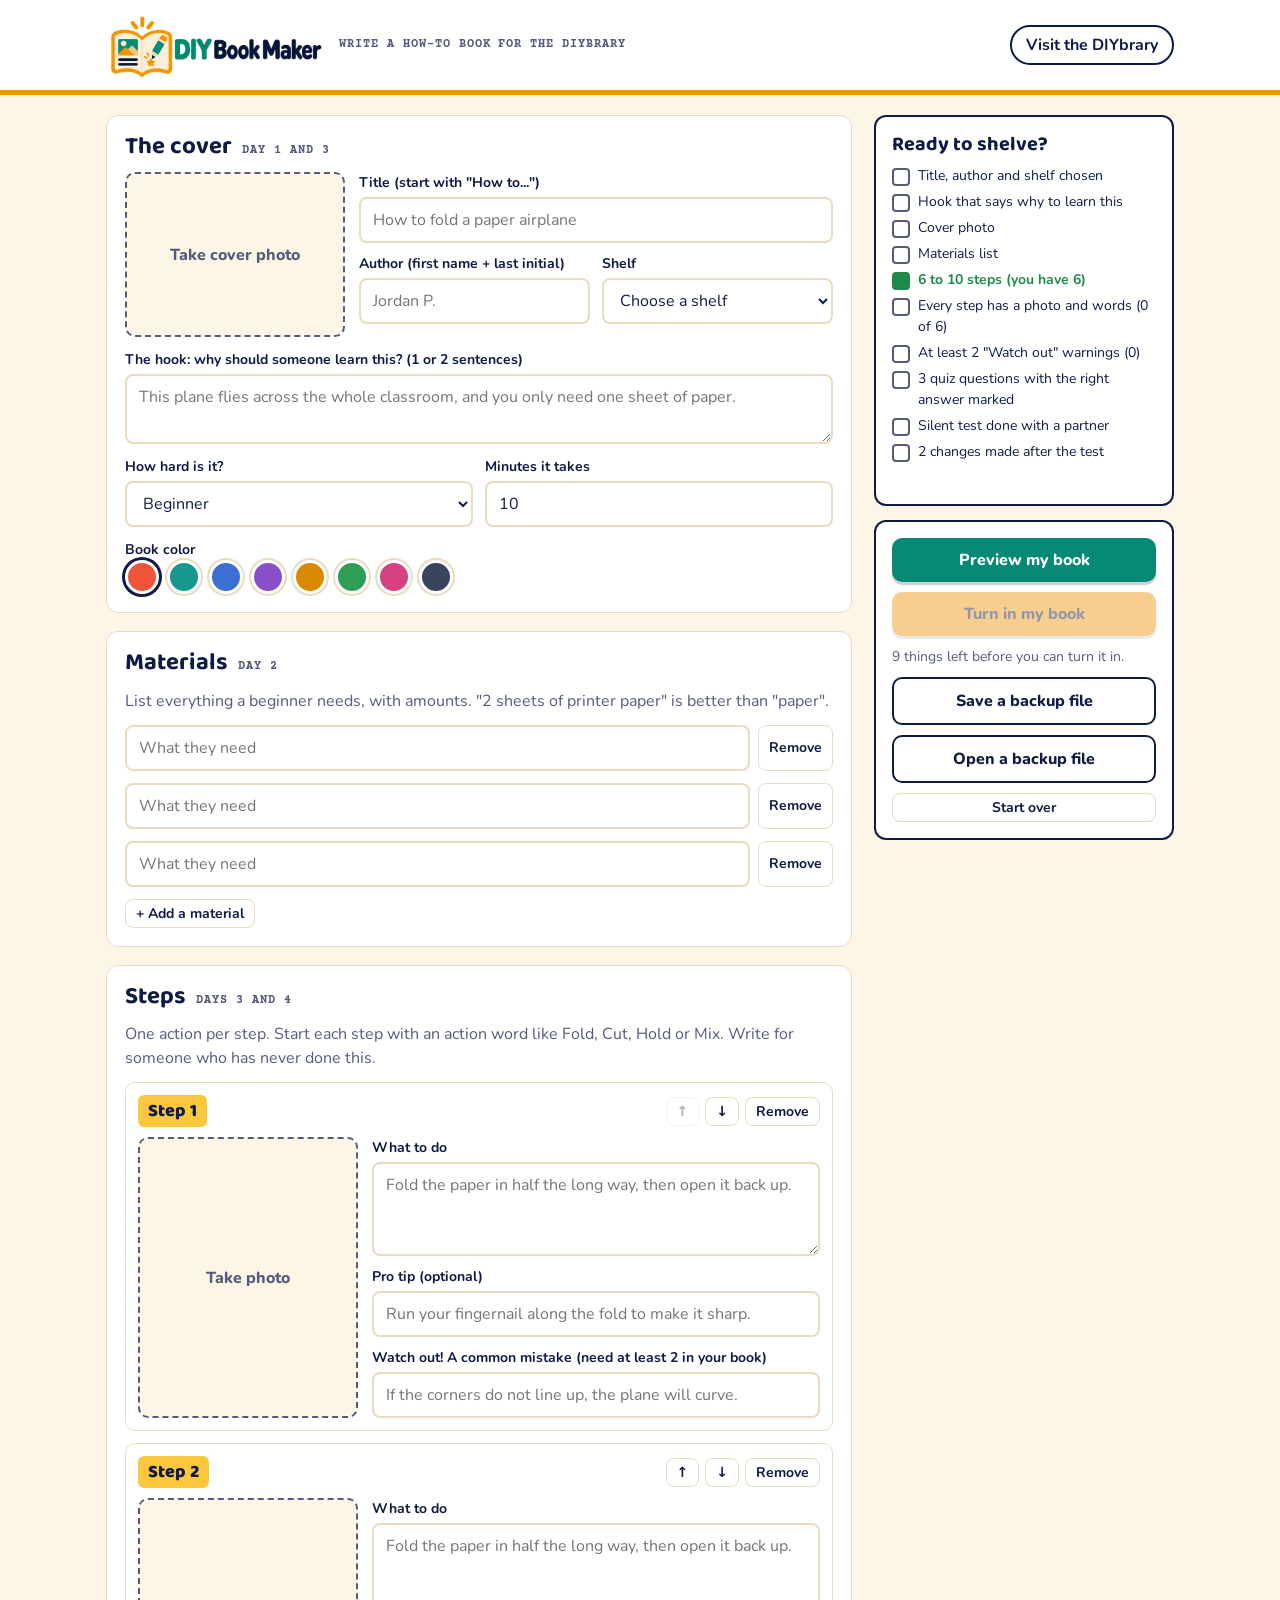
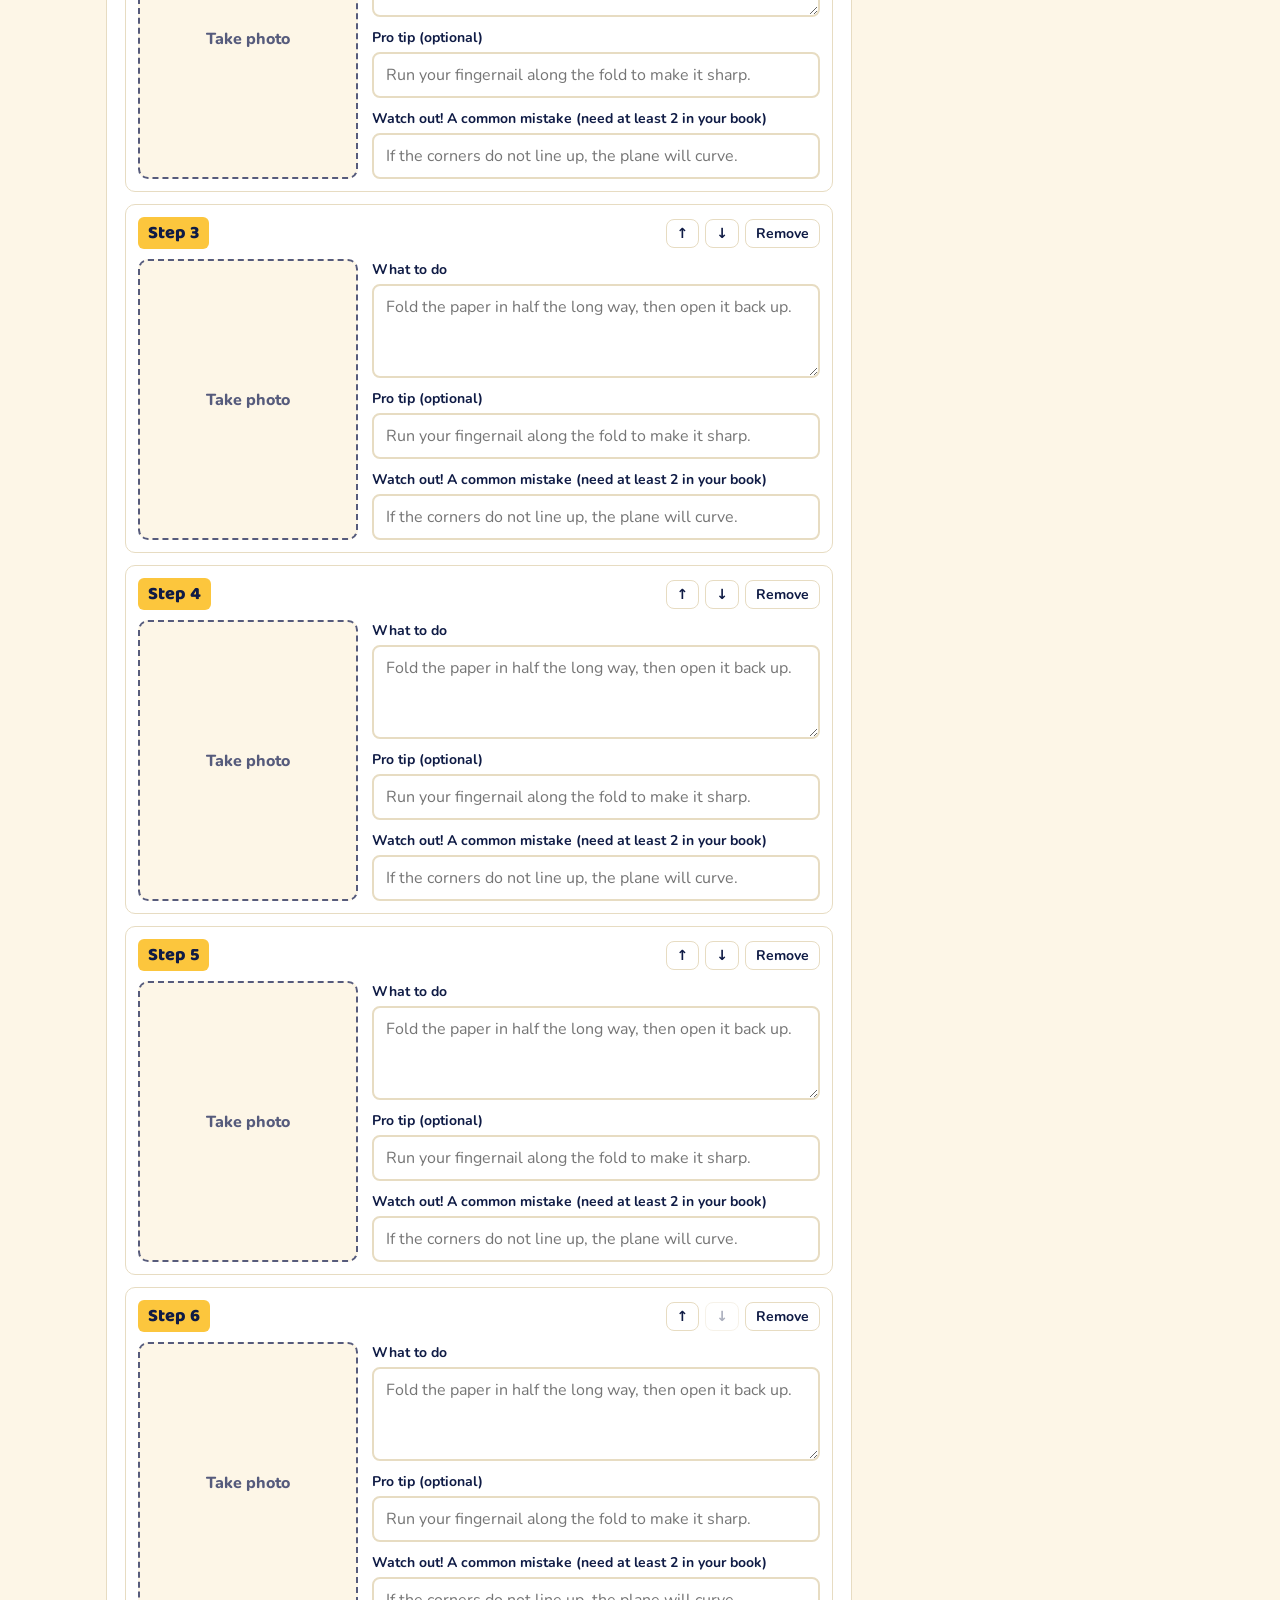
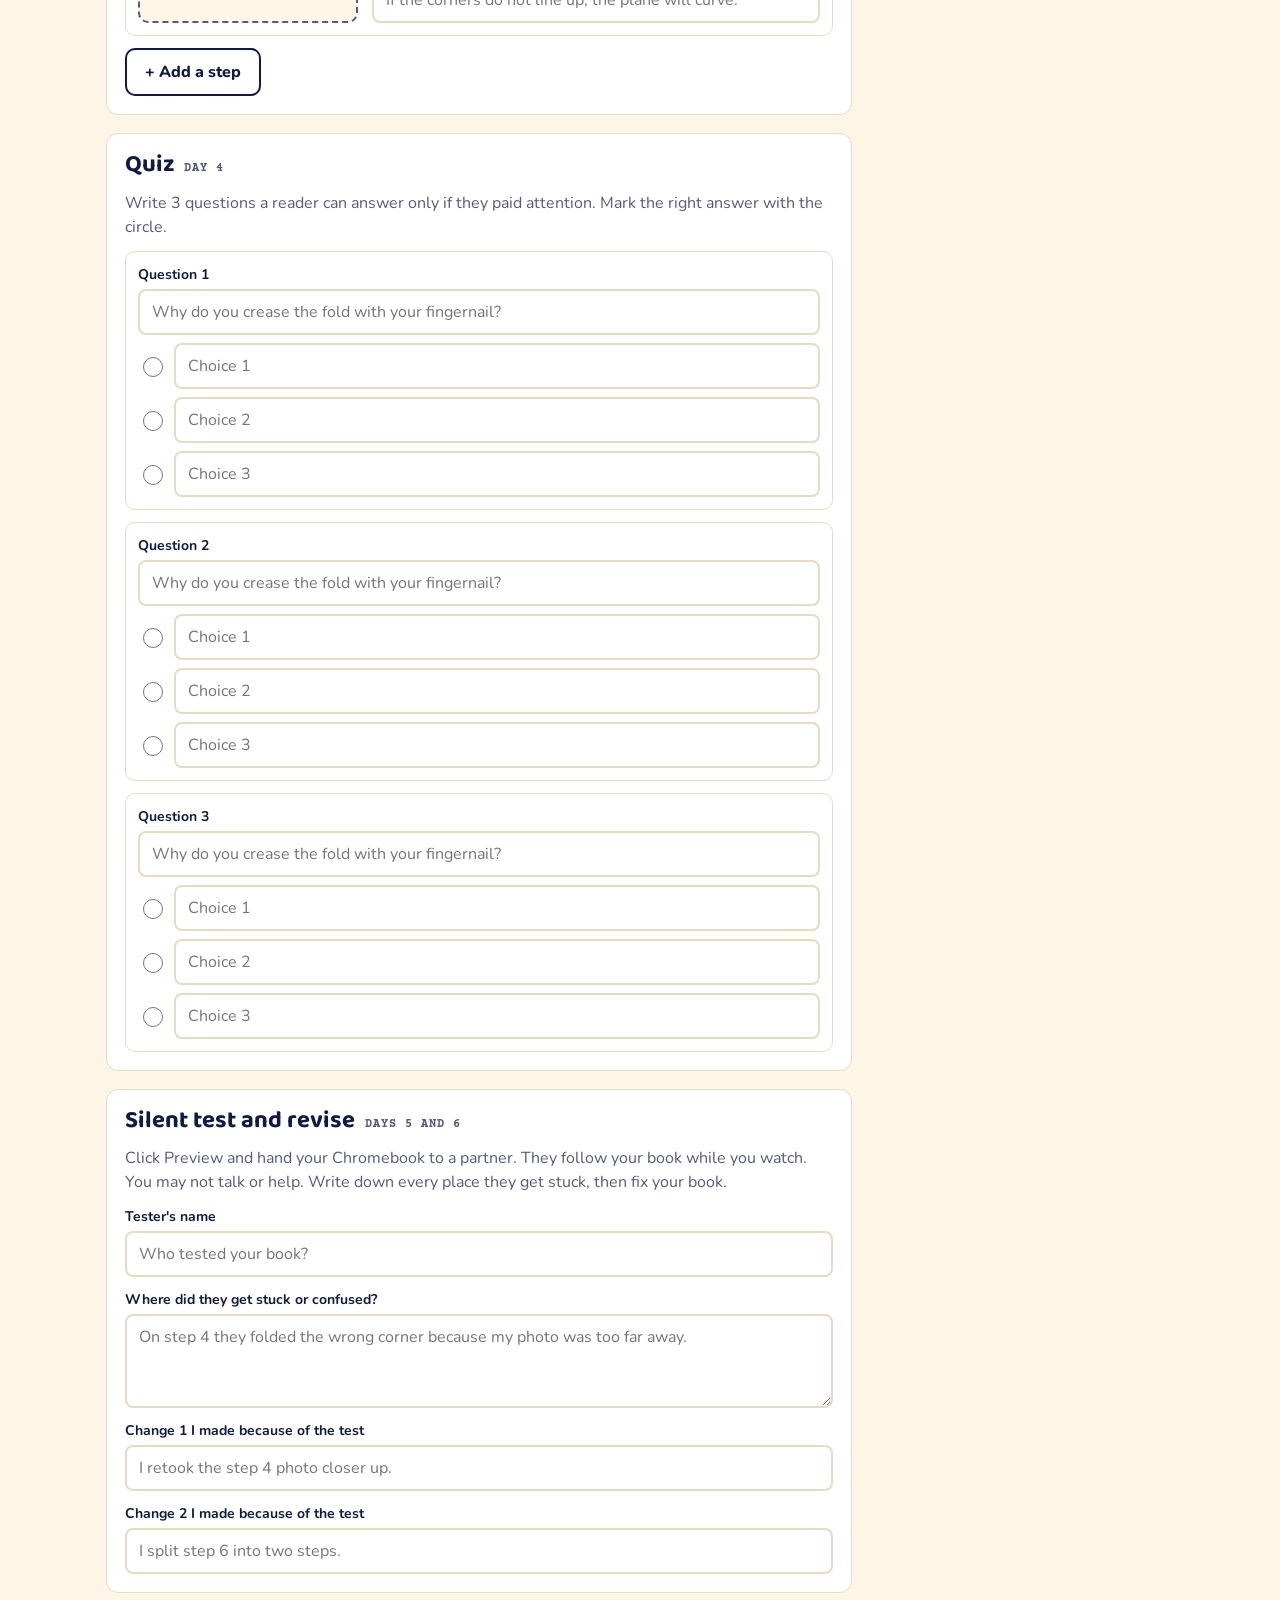
==== GitHubUpload/maker.html @ b8a9f9ee "Add files via upload" ====
<!doctype html>
<html lang="en">
<head>
<meta charset="utf-8">
<meta name="viewport" content="width=device-width,initial-scale=1">
<link rel="icon" href="icon.png">
<title>DIY Book Maker</title>
<link rel="stylesheet" href="https://fonts.googleapis.com/css2?family=Baloo+2:wght@600;800&family=Courier+Prime:wght@400;700&family=Nunito:wght@400;600;700;800&display=swap">
<link rel="stylesheet" href="diy.css?v=2">
<style>
.cols{display:grid;grid-template-columns:minmax(0,1fr) 300px;gap:22px;align-items:start;padding-block:20px 40px}
@media (max-width:860px){.cols{grid-template-columns:minmax(0,1fr)}}
.sec{background:var(--card);border:1px solid var(--line);border-radius:12px;padding:18px;display:flex;flex-direction:column;gap:12px;margin-bottom:18px}
.sec>h2{font-size:24px;display:flex;gap:10px;align-items:baseline;flex-wrap:wrap}
.sec>h2 small{font:700 12px var(--type);color:var(--muted);text-transform:uppercase;letter-spacing:.08em}
.sec p{margin:0;color:var(--muted)}
label{display:flex;flex-direction:column;gap:4px;font-weight:700;font-size:14px}
input[type=text],input[type=number],textarea,select{padding:9px 12px;border:2px solid var(--line);border-radius:8px;background:#fff;font-weight:400;font-size:16px;width:100%}
textarea{resize:vertical}
.grid2{display:grid;grid-template-columns:repeat(auto-fit,minmax(180px,1fr));gap:12px}
.coverrow,.steprow{display:flex;gap:14px;flex-wrap:wrap}
.photo{width:220px;max-width:100%;aspect-ratio:4/3;border:2px dashed var(--muted);border-radius:10px;background:var(--paper);cursor:pointer;padding:0;overflow:hidden;font-weight:800;color:var(--muted);flex:none}
.photo img{width:100%;height:100%;object-fit:cover;display:block}
.fields{flex:1;min-width:220px;display:flex;flex-direction:column;gap:10px}
.swatches{display:flex;gap:8px;flex-wrap:wrap}
.swatches button{width:34px;height:34px;border-radius:50%;border:3px solid #fff;box-shadow:0 0 0 2px var(--line);cursor:pointer;background:var(--c)}
.swatches button.on{box-shadow:0 0 0 3px var(--ink)}
.matrow{display:flex;gap:8px}
.step{border:1.5px solid var(--line);border-radius:10px;padding:12px;display:flex;flex-direction:column;gap:10px}
.stephead{display:flex;gap:6px;align-items:center}
.num{font:800 18px var(--display);background:var(--mark);border-radius:6px;padding:2px 10px}
.hint{font-size:13px;color:#8a5a00;background:#fff1c2;border-radius:6px;padding:4px 8px;margin:0}
.qbox{border:1.5px solid var(--line);border-radius:10px;padding:12px;display:flex;flex-direction:column;gap:8px}
.choice{display:flex;gap:8px;align-items:center}
.choice input[type=radio]{width:20px;height:20px;flex:none}
aside{position:sticky;top:12px;display:flex;flex-direction:column;gap:14px}
@media (max-width:860px){aside{position:static}}
.panel{background:var(--card);border:2px solid var(--ink);border-radius:12px;padding:16px;display:flex;flex-direction:column;gap:10px}
.panel h2{font-size:20px}
.todo{list-style:none;margin:0;padding:0;display:flex;flex-direction:column;gap:5px;font-size:14px}
.todo li{display:flex;gap:8px;align-items:flex-start}
.todo li::before{content:"";width:14px;height:14px;border:2px solid var(--muted);border-radius:4px;flex:none;margin-top:3px}
.todo li.ok{color:var(--good);font-weight:700}
.todo li.ok::before{background:var(--good);border-color:var(--good)}
.saved{font:700 12px var(--type);color:var(--muted);text-transform:uppercase;letter-spacing:.08em;min-height:16px}
#cam{position:fixed;inset:0;background:rgba(20,25,48,.9);z-index:60;display:flex;align-items:center;justify-content:center;padding:12px}
.cambox{background:var(--card);border-radius:14px;padding:16px;width:min(680px,100%);display:flex;flex-direction:column;gap:12px}
.cambox video,.cambox img{width:100%;aspect-ratio:4/3;object-fit:cover;background:#000;border-radius:10px;display:block}
.camrow{display:flex;gap:10px;flex-wrap:wrap;align-items:center}
</style>
</head>
<body>
<header class="top"><div class="wrap">
  <a class="brand" href="index.html"><img src="logo-maker.png" alt="DIY Book Maker" onerror="this.outerHTML='<span class=word><b>DIY</b> Book Maker</span>'"><small>Write a how-to book for the DIYbrary</small></a>
  <span class="sp"></span>
  <nav class="nav"><a href="index.html">Visit the DIYbrary</a></nav>
</div></header>

<main class="wrap"><div class="cols">
  <div id="form"></div>
  <aside>
    <div class="panel">
      <h2>Ready to shelve?</h2>
      <ul class="todo" id="todo"></ul>
      <div class="saved" id="saved" aria-live="polite"></div>
    </div>
    <div class="panel">
      <button class="btn teal" data-act="preview">Preview my book</button>
      <button class="btn" data-act="turnin" id="turnin">Turn in my book</button>
      <p id="turnmsg" style="margin:0;font-size:14px;color:var(--muted)"></p>
      <button class="btn alt" data-act="backup">Save a backup file</button>
      <button class="btn alt" data-act="openfile">Open a backup file</button>
      <button class="mini" data-act="startover">Start over</button>
      <input type="file" id="filein" accept=".diybook,.json,application/json" hidden>
    </div>
  </aside>
</div></main>

<div id="cam" hidden role="dialog" aria-modal="true" aria-label="Take a photo">
  <div class="cambox">
    <video id="camvid" playsinline muted></video>
    <img id="camshot" alt="Your photo" hidden>
    <p id="cammsg" style="margin:0;color:var(--bad);font-weight:700"></p>
    <div class="camrow" id="camlive"><button class="btn" id="camsnap">Snap photo</button><button class="btn alt" id="camflip">Switch camera</button><button class="btn alt" id="camup">Upload a photo instead</button><span class="sp"></span><button class="mini" id="camx">Cancel</button></div>
    <div class="camrow" id="camdone" hidden><button class="btn" id="camuse">Use this photo</button><button class="btn alt" id="camre">Retake</button></div>
    <p style="margin:0;font-size:14px;color:var(--muted)">Get close. Show your hands doing the step. Use a plain background. No faces needed.</p>
    <input type="file" id="camfile" accept="image/*" hidden>
  </div>
</div>

<script src="diy.js?v=2"></script>
<script>
const { CATS, COLORS, DIFF, esc, slug, clean } = DIY;
const $ = s => document.querySelector(s);
const blankStep = () => ({ img: '', text: '', tip: '', warn: '' });
const blank = () => ({ title: '', author: '', cat: '', hook: '', diff: 1, mins: 10, color: COLORS[0], cover: '', materials: ['', '', ''],
  steps: [1, 2, 3, 4, 5, 6].map(blankStep), quiz: [0, 1, 2].map(() => ({ q: '', choices: ['', '', ''], answer: -1 })), test: { tester: '', stuck: '', changes: ['', ''] } });
let D = blank();

/* ---------- saving (IndexedDB, on this Chromebook) ---------- */
let dbp = null;
function db() { return dbp || (dbp = new Promise((res, rej) => { const r = indexedDB.open('diybrary-maker', 1); r.onupgradeneeded = () => r.result.createObjectStore('kv'); r.onsuccess = () => res(r.result); r.onerror = () => rej(r.error); })); }
async function dbGet(k) { const d = await db(); return new Promise((res, rej) => { const r = d.transaction('kv').objectStore('kv').get(k); r.onsuccess = () => res(r.result); r.onerror = () => rej(r.error); }); }
async function dbSet(k, v) { const d = await db(); return new Promise((res, rej) => { const t = d.transaction('kv', 'readwrite'); t.objectStore('kv').put(v, k); t.oncomplete = res; t.onerror = () => rej(t.error); }); }
let saveT = null;
function save() {
  $('#saved').textContent = 'Saving...';
  clearTimeout(saveT);
  saveT = setTimeout(async () => { try { await dbSet('draft', D); $('#saved').textContent = 'Saved on this Chromebook'; } catch (e) { $('#saved').textContent = 'Could not save here. Save a backup file!'; } }, 500);
}
function adopt(raw) { const c = clean(raw); c.test = c.test || { tester: '', stuck: '', changes: ['', ''] }; while (c.materials.length < 1) c.materials.push(''); while (c.steps.length < 1) c.steps.push(blankStep()); delete c.thumb; return c; }

/* ---------- checklist ---------- */
const WEAK = ['i', 'you', 'then', 'next', 'after', 'first', 'now', 'so', 'and', 'the', 'we', 'your', 'once', 'when', 'finally', 'lastly', 'second', 'third'];
const weakStart = t => { const w = (t.trim().split(/[\s,]+/)[0] || '').toLowerCase(); return w && WEAK.includes(w); };
function checks() {
  const s = D.steps, f = v => v.trim().length > 0;
  return [
    { ok: f(D.title) && f(D.author) && !!D.cat, text: 'Title, author and shelf chosen' },
    { ok: D.hook.trim().length >= 20, text: 'Hook that says why to learn this' },
    { ok: !!D.cover, text: 'Cover photo' },
    { ok: D.materials.filter(f).length >= 1, text: 'Materials list' },
    { ok: s.length >= 6 && s.length <= 10, text: `6 to 10 steps (you have ${s.length})` },
    { ok: s.every(x => x.img && f(x.text)), text: `Every step has a photo and words (${s.filter(x => x.img && f(x.text)).length} of ${s.length})` },
    { ok: s.filter(x => f(x.warn)).length >= 2, text: `At least 2 "Watch out" warnings (${s.filter(x => f(x.warn)).length})` },
    { ok: D.quiz.every(q => f(q.q) && q.choices.every(f) && q.answer >= 0), text: '3 quiz questions with the right answer marked' },
    { ok: f(D.test.tester) && f(D.test.stuck), text: 'Silent test done with a partner' },
    { ok: D.test.changes.every(f), text: '2 changes made after the test' }
  ];
}
function drawTodo() {
  const c = checks(), left = c.filter(x => !x.ok).length;
  $('#todo').innerHTML = c.map(x => `<li class="${x.ok ? 'ok' : ''}">${esc(x.text)}</li>`).join('');
  $('#turnin').disabled = left > 0;
  $('#turnmsg').textContent = left ? `${left} thing${left === 1 ? '' : 's'} left before you can turn it in.` : 'Everything is checked. Turn it in!';
}

/* ---------- the form ---------- */
const ta = (p, v, max, rows, ph) => `<textarea data-p="${p}" maxlength="${max}" rows="${rows}" placeholder="${esc(ph)}">${esc(v)}</textarea>`;
const tx = (p, v, max, ph) => `<input type="text" data-p="${p}" maxlength="${max}" value="${esc(v)}" placeholder="${esc(ph)}">`;
function draw() {
  const n = D.steps.length;
  $('#form').innerHTML = `
  <section class="sec"><h2>The cover <small>Day 1 and 3</small></h2>
    <div class="coverrow">
      <button class="photo" data-act="cover">${D.cover ? `<img src="${esc(D.cover)}" alt="Cover photo">` : 'Take cover photo'}</button>
      <div class="fields">
        <label>Title (start with "How to...")${tx('title', D.title, 60, 'How to fold a paper airplane')}</label>
        <div class="grid2">
          <label>Author (first name + last initial)${tx('author', D.author, 30, 'Jordan P.')}</label>
          <label>Shelf<select data-p="cat"><option value="">Choose a shelf</option>${CATS.map(c => `<option value="${c.id}" ${D.cat === c.id ? 'selected' : ''}>${c.no} ${esc(c.name)}</option>`).join('')}</select></label>
        </div>
      </div>
    </div>
    <label>The hook: why should someone learn this? (1 or 2 sentences)${ta('hook', D.hook, 240, 2, 'This plane flies across the whole classroom, and you only need one sheet of paper.')}</label>
    <div class="grid2">
      <label>How hard is it?<select data-p="diff">${[1, 2, 3].map(i => `<option value="${i}" ${D.diff === i ? 'selected' : ''}>${DIFF[i]}</option>`).join('')}</select></label>
      <label>Minutes it takes<input type="number" data-p="mins" min="1" max="60" value="${D.mins}"></label>
    </div>
    <div><label>Book color</label><div class="swatches">${COLORS.map(c => `<button style="--c:${c}" class="${D.color === c ? 'on' : ''}" data-act="color" data-c="${c}" aria-label="Book color ${c}"></button>`).join('')}</div></div>
  </section>

  <section class="sec"><h2>Materials <small>Day 2</small></h2>
    <p>List everything a beginner needs, with amounts. "2 sheets of printer paper" is better than "paper".</p>
    ${D.materials.map((m, i) => `<div class="matrow">${tx('materials.' + i, m, 60, 'What they need')}<button class="mini" data-act="delmat" data-i="${i}" ${D.materials.length < 2 ? 'disabled' : ''} aria-label="Remove material ${i + 1}">Remove</button></div>`).join('')}
    <div><button class="mini" data-act="addmat" ${D.materials.length >= 15 ? 'disabled' : ''}>+ Add a material</button></div>
  </section>

  <section class="sec"><h2>Steps <small>Days 3 and 4</small></h2>
    <p>One action per step. Start each step with an action word like Fold, Cut, Hold or Mix. Write for someone who has never done this.</p>
    ${D.steps.map((s, i) => `<div class="step">
      <div class="stephead"><span class="num">Step ${i + 1}</span><span class="sp"></span>
        <button class="mini" data-act="up" data-i="${i}" ${i === 0 ? 'disabled' : ''} aria-label="Move step ${i + 1} up">&uarr;</button>
        <button class="mini" data-act="down" data-i="${i}" ${i === n - 1 ? 'disabled' : ''} aria-label="Move step ${i + 1} down">&darr;</button>
        <button class="mini" data-act="delstep" data-i="${i}" ${n < 2 ? 'disabled' : ''}>Remove</button></div>
      <div class="steprow">
        <button class="photo" data-act="photo" data-i="${i}">${s.img ? `<img src="${esc(s.img)}" alt="Photo for step ${i + 1}">` : 'Take photo'}</button>
        <div class="fields">
          <label>What to do${ta('steps.' + i + '.text', s.text, 220, 3, 'Fold the paper in half the long way, then open it back up.')}</label>
          <p class="hint" data-hint="${i}" ${weakStart(s.text) ? '' : 'hidden'}>Try starting with an action word (Fold, Cut, Press) instead.</p>
          <label>Pro tip (optional)${tx('steps.' + i + '.tip', s.tip, 140, 'Run your fingernail along the fold to make it sharp.')}</label>
          <label>Watch out! A common mistake (need at least 2 in your book)${tx('steps.' + i + '.warn', s.warn, 140, 'If the corners do not line up, the plane will curve.')}</label>
        </div>
      </div></div>`).join('')}
    <div><button class="btn alt" data-act="addstep" ${n >= 10 ? 'disabled' : ''}>+ Add a step</button></div>
  </section>

  <section class="sec"><h2>Quiz <small>Day 4</small></h2>
    <p>Write 3 questions a reader can answer only if they paid attention. Mark the right answer with the circle.</p>
    ${D.quiz.map((q, qi) => `<div class="qbox"><label>Question ${qi + 1}${tx('quiz.' + qi + '.q', q.q, 140, 'Why do you crease the fold with your fingernail?')}</label>
      ${q.choices.map((c, ci) => `<div class="choice"><input type="radio" name="ans${qi}" data-ans="${qi}" value="${ci}" ${q.answer === ci ? 'checked' : ''} aria-label="Choice ${ci + 1} is the right answer">${tx('quiz.' + qi + '.choices.' + ci, c, 80, 'Choice ' + (ci + 1))}</div>`).join('')}</div>`).join('')}
  </section>

  <section class="sec"><h2>Silent test and revise <small>Days 5 and 6</small></h2>
    <p>Click Preview and hand your Chromebook to a partner. They follow your book while you watch. You may not talk or help. Write down every place they get stuck, then fix your book.</p>
    <label>Tester's name${tx('test.tester', D.test.tester, 30, 'Who tested your book?')}</label>
    <label>Where did they get stuck or confused?${ta('test.stuck', D.test.stuck, 400, 3, 'On step 4 they folded the wrong corner because my photo was too far away.')}</label>
    <label>Change 1 I made because of the test${tx('test.changes.0', D.test.changes[0], 200, 'I retook the step 4 photo closer up.')}</label>
    <label>Change 2 I made because of the test${tx('test.changes.1', D.test.changes[1], 200, 'I split step 6 into two steps.')}</label>
  </section>`;
  drawTodo();
}

function setPath(path, val) {
  const ks = path.split('.'); let o = D;
  for (let i = 0; i < ks.length - 1; i++) o = o[ks[i]];
  o[ks[ks.length - 1]] = val;
}
$('#form').addEventListener('input', e => {
  const t = e.target;
  if (t.dataset.ans != null) { D.quiz[+t.dataset.ans].answer = +t.value; }
  else if (t.dataset.p) {
    const p = t.dataset.p;
    setPath(p, p === 'diff' ? +t.value : p === 'mins' ? Math.max(1, Math.min(60, +t.value || 1)) : t.value);
    const m = /^steps\.(\d+)\.text$/.exec(p);
    if (m) { const h = document.querySelector(`[data-hint="${m[1]}"]`); if (h) h.hidden = !weakStart(t.value); }
  } else return;
  drawTodo(); save();
});

/* two-click confirm for anything that deletes */
function sure(btn, label) {
  if (btn.dataset.sure) return true;
  btn.dataset.sure = '1'; const old = btn.textContent; btn.textContent = label;
  setTimeout(() => { if (btn.isConnected) { delete btn.dataset.sure; btn.textContent = old; } }, 3000);
  return false;
}
document.addEventListener('click', async e => {
  const t = e.target.closest('[data-act]'); if (!t || t.closest('#player')) return;
  const a = t.dataset.act, i = +t.dataset.i;
  if (a === 'cover') return openCam(u => { D.cover = u; changed(); });
  if (a === 'photo') return openCam(u => { D.steps[i].img = u; changed(); });
  if (a === 'color') { D.color = t.dataset.c; return changed(); }
  if (a === 'addmat') { D.materials.push(''); return changed(); }
  if (a === 'delmat') { D.materials.splice(i, 1); return changed(); }
  if (a === 'addstep') { if (D.steps.length < 10) D.steps.push(blankStep()); return changed(); }
  if (a === 'delstep') { if (!sure(t, 'Really remove?')) return; D.steps.splice(i, 1); return changed(); }
  if (a === 'up' || a === 'down') { const j = a === 'up' ? i - 1 : i + 1; [D.steps[i], D.steps[j]] = [D.steps[j], D.steps[i]]; return changed(); }
  if (a === 'preview') return DIY.open(Object.assign({}, D, { id: '' }), { preview: true, notes: true });
  if (a === 'backup') return download();
  if (a === 'turnin') { if (!t.disabled) download(); return; }
  if (a === 'openfile') { if (!sure(t, 'This replaces your book. Click again')) return; return $('#filein').click(); }
  if (a === 'startover') { if (!sure(t, 'Erase everything? Click again')) return; D = blank(); return changed(); }
});
function changed() { draw(); save(); }

/* ---------- files ---------- */
function thumbOf(src) {
  return new Promise(res => { if (!src) return res(''); const im = new Image(); im.onload = () => { const c = document.createElement('canvas'); c.width = 240; c.height = 180; c.getContext('2d').drawImage(im, 0, 0, 240, 180); res(c.toDataURL('image/jpeg', .6)); }; im.onerror = () => res(''); im.src = src; });
}
async function download() {
  const b = Object.assign({}, D, { id: [slug(D.title), slug(D.author)].filter(Boolean).join('-') || 'my-book', thumb: await thumbOf(D.cover), updated: Date.now() });
  const blob = new Blob([JSON.stringify(b)], { type: 'application/json' });
  const a = document.createElement('a'); a.href = URL.createObjectURL(blob);
  a.download = ((D.author.trim() || 'Author') + ' - ' + (D.title.trim() || 'My book')).replace(/[\\/:*?"<>|]+/g, '') + '.diybook';
  document.body.appendChild(a); a.click(); a.remove(); setTimeout(() => URL.revokeObjectURL(a.href), 4000);
  $('#saved').textContent = 'File saved to Downloads';
}
$('#filein').addEventListener('change', async e => {
  const f = e.target.files[0]; e.target.value = ''; if (!f) return;
  try { D = adopt(JSON.parse(await f.text())); changed(); $('#saved').textContent = 'Backup opened'; }
  catch (err) { $('#saved').textContent = 'That file is not a DIY book.'; }
});

/* ---------- camera ---------- */
let camStream = null, camCb = null, camFacing = 'user', camData = '';
const vid = $('#camvid');
function crop(src, sw, sh) {
  const W = 960, H = 720, r = W / H; let w = sw, h = sh, x = 0, y = 0;
  if (sw / sh > r) { w = sh * r; x = (sw - w) / 2; } else { h = sw / r; y = (sh - h) / 2; }
  const c = document.createElement('canvas'); c.width = W; c.height = H; c.getContext('2d').drawImage(src, x, y, w, h, 0, 0, W, H);
  return c.toDataURL('image/jpeg', .72);
}
function stopCam() { if (camStream) camStream.getTracks().forEach(t => t.stop()); camStream = null; vid.srcObject = null; }
async function startCam() {
  stopCam(); $('#cammsg').textContent = '';
  try {
    camStream = await navigator.mediaDevices.getUserMedia({ video: { facingMode: camFacing, width: { ideal: 1280 }, height: { ideal: 960 } }, audio: false });
    vid.srcObject = camStream; await vid.play();
  } catch (e) { $('#cammsg').textContent = 'The camera is not available. Allow camera access when asked, or upload a photo instead.'; }
}
function camMode(done) { $('#camlive').hidden = done; $('#camdone').hidden = !done; vid.hidden = done; $('#camshot').hidden = !done; }
function openCam(cb) { camCb = cb; camData = ''; $('#cam').hidden = false; camMode(false); startCam(); }
function closeCam() { stopCam(); $('#cam').hidden = true; camCb = null; }
function shot(u) { camData = u; $('#camshot').src = u; camMode(true); stopCam(); }
$('#camsnap').onclick = () => { if (!camStream || !vid.videoWidth) { $('#cammsg').textContent = 'The camera is not ready yet.'; return; } shot(crop(vid, vid.videoWidth, vid.videoHeight)); };
$('#camflip').onclick = () => { camFacing = camFacing === 'user' ? 'environment' : 'user'; startCam(); };
$('#camre').onclick = () => { camMode(false); startCam(); };
$('#camuse').onclick = () => { const cb = camCb, u = camData; closeCam(); if (cb && u) cb(u); };
$('#camx').onclick = closeCam;
$('#camup').onclick = () => $('#camfile').click();
$('#camfile').addEventListener('change', e => {
  const f = e.target.files[0]; e.target.value = ''; if (!f) return;
  const im = new Image(), url = URL.createObjectURL(f);
  im.onload = () => { shot(crop(im, im.naturalWidth, im.naturalHeight)); URL.revokeObjectURL(url); };
  im.onerror = () => { $('#cammsg').textContent = 'That file is not a picture.'; URL.revokeObjectURL(url); };
  im.src = url;
});
document.addEventListener('keydown', e => { if (e.key === 'Escape' && !$('#cam').hidden) closeCam(); });

/* ---------- start ---------- */
draw();
dbGet('draft').then(d => { if (d) { D = adopt(d); draw(); $('#saved').textContent = 'Picked up where you left off'; } }).catch(() => {});
</script>
</body>
</html>
---- GitHubUpload/diy.css ----
/* DIYbrary shared styles. Layout: a paper-colored reading room; books face out on wooden shelves; the open book is a centered page. */
:root{
  /* colors come from the DIYbrary logo: teal, navy, orange, cream */
  --paper:#fdf6e7; --card:#ffffff; --ink:#0f1b45; --muted:#565b7c; --line:#e7dcc2;
  --accent:#f0940a; --accent-ink:#0f1b45; --mark:#fcc63d; --teal:#078a75; --good:#1f8a4c; --bad:#c7362b;
  --wood:#a8713f; --wood-dark:#7d5029;
  --display:"Baloo 2","Trebuchet MS",system-ui,sans-serif;
  --body:"Nunito","Segoe UI",system-ui,sans-serif;
  --type:"Courier Prime","Courier New",monospace;
}
*{box-sizing:border-box}
html,body{margin:0}
body{background:var(--paper);color:var(--ink);font:16px/1.5 var(--body)}
h1,h2,h3{font-family:var(--display);line-height:1.1;margin:0;text-wrap:balance}
button,input,textarea,select{font:inherit;color:inherit}
[hidden]{display:none!important}
:focus-visible{outline:3px solid var(--teal);outline-offset:2px}
.wrap{max-width:1100px;margin:0 auto;padding-left:max(16px,env(safe-area-inset-left,0px));padding-right:max(16px,env(safe-area-inset-right,0px))}

/* top bar */
.top{background:var(--card);color:var(--ink);border-bottom:5px solid var(--accent)}
.top .wrap{display:flex;align-items:center;gap:16px;flex-wrap:wrap;padding-block:8px}
.brand{display:flex;align-items:center;gap:14px;text-decoration:none;color:var(--ink);flex-wrap:wrap}
.brand img{height:74px;width:auto;display:block}
.brand .word{font:800 30px/1 var(--display);letter-spacing:.5px}
.brand .word b{color:var(--teal)}
.brand small{display:block;font:700 12px/1.2 var(--type);color:var(--muted);letter-spacing:.08em;text-transform:uppercase}
.sp{flex:1}
.nav{display:flex;gap:8px;flex-wrap:wrap}
.nav a,.nav button{background:transparent;border:2px solid var(--ink);color:var(--ink);border-radius:999px;padding:6px 14px;text-decoration:none;font-weight:700;cursor:pointer}
.nav a.on,.nav button.on{background:var(--teal);border-color:var(--teal);color:#fff}

/* buttons */
.btn{background:var(--accent);color:var(--accent-ink);border:0;border-radius:10px;padding:10px 18px;font-weight:800;cursor:pointer;box-shadow:0 3px 0 rgba(0,0,0,.18);text-decoration:none;display:inline-block}
.btn:active{transform:translateY(2px);box-shadow:0 1px 0 rgba(0,0,0,.18)}
.btn.alt{background:var(--card);color:var(--ink);border:2px solid var(--ink);box-shadow:none}
.btn.teal{background:var(--teal);color:#fff}
.btn:disabled{opacity:.45;cursor:not-allowed}
.mini{background:var(--card);border:1.5px solid var(--line);border-radius:8px;padding:3px 10px;cursor:pointer;font-weight:700;font-size:14px}
.mini:disabled{opacity:.35}
.callno{font:700 12px/1.15 var(--type);background:#fff;color:#1c2340;border:1.5px solid #1c2340;border-radius:3px;padding:3px 6px;text-align:center;letter-spacing:.04em}

/* the open book (player) */
#player{position:fixed;inset:0;background:rgba(20,25,48,.82);z-index:50;display:flex;align-items:center;justify-content:center;padding:max(12px,env(safe-area-inset-top,0px)) 12px 12px}
.page{background:var(--card);width:min(780px,100%);max-height:100%;border-radius:14px;display:flex;flex-direction:column;overflow:hidden;border-top:10px solid var(--bk,var(--accent))}
.pagehead{display:flex;align-items:center;gap:10px;padding:10px 16px;border-bottom:1px solid var(--line);font:700 13px var(--type);text-transform:uppercase;letter-spacing:.08em;color:var(--muted)}
.pagebody{padding:18px 20px;overflow:auto;flex:1;display:flex;flex-direction:column;gap:14px}
.pagefoot{display:flex;align-items:center;gap:10px;padding:10px 16px;border-top:1px solid var(--line)}
.dots{display:flex;gap:5px;flex:1;justify-content:center;flex-wrap:wrap}
.dots i{width:9px;height:9px;border-radius:50%;background:var(--line)}
.dots i.on{background:var(--bk,var(--accent))}
.shot{width:100%;max-width:560px;aspect-ratio:4/3;object-fit:cover;border-radius:10px;background:var(--paper);align-self:center;border:1px solid var(--line)}
.pagebody h2{font-size:34px}
.pagebody .big{font-size:21px;line-height:1.4;font-weight:600;margin:0}
.pagebody p{margin:0}
.facts{display:flex;gap:10px;flex-wrap:wrap;align-items:center}
.pill{background:var(--paper);border-radius:999px;padding:4px 12px;font-weight:700;font-size:14px}
.note{border-radius:10px;padding:10px 14px;font-weight:600}
.note b{font-family:var(--type);text-transform:uppercase;letter-spacing:.06em;font-size:13px;display:block}
.note.tip{background:#e2f5f3;color:#0d524d}
.note.warn{background:#fff1c2;color:#5c4300}
.checks{list-style:none;margin:0;padding:0;display:flex;flex-direction:column;gap:6px}
.checks label{display:flex;gap:10px;align-items:center;font-size:18px;padding:6px 10px;border-radius:8px;background:var(--paper);cursor:pointer}
.checks input{width:20px;height:20px}
.q{display:flex;flex-direction:column;gap:6px}
.q p{font-weight:800;font-size:18px}
.q label{display:flex;gap:8px;align-items:center;padding:7px 10px;border:1.5px solid var(--line);border-radius:8px;cursor:pointer}
.q label.right{border-color:var(--good);background:#e4f6ea}
.q label.wrong{border-color:var(--bad);background:#fde7e4}
.stamp{font:700 20px/1.1 var(--type);color:var(--accent);border:3px double var(--accent);border-radius:8px;padding:8px 14px;transform:rotate(-5deg);display:inline-block;text-transform:uppercase;letter-spacing:.08em;align-self:center}
.stars{display:flex;gap:4px;justify-content:center}
.stars button{background:none;border:0;font-size:34px;line-height:1;cursor:pointer;color:var(--line);padding:0 2px}
.stars button.on{color:#f2a900}
.center{text-align:center;align-items:center}
@media (prefers-reduced-motion:no-preference){.page{animation:rise .18s ease-out}@keyframes rise{from{transform:translateY(10px);opacity:.6}}}
@media (max-width:520px){.pagebody h2{font-size:27px}.pagebody .big{font-size:18px}}
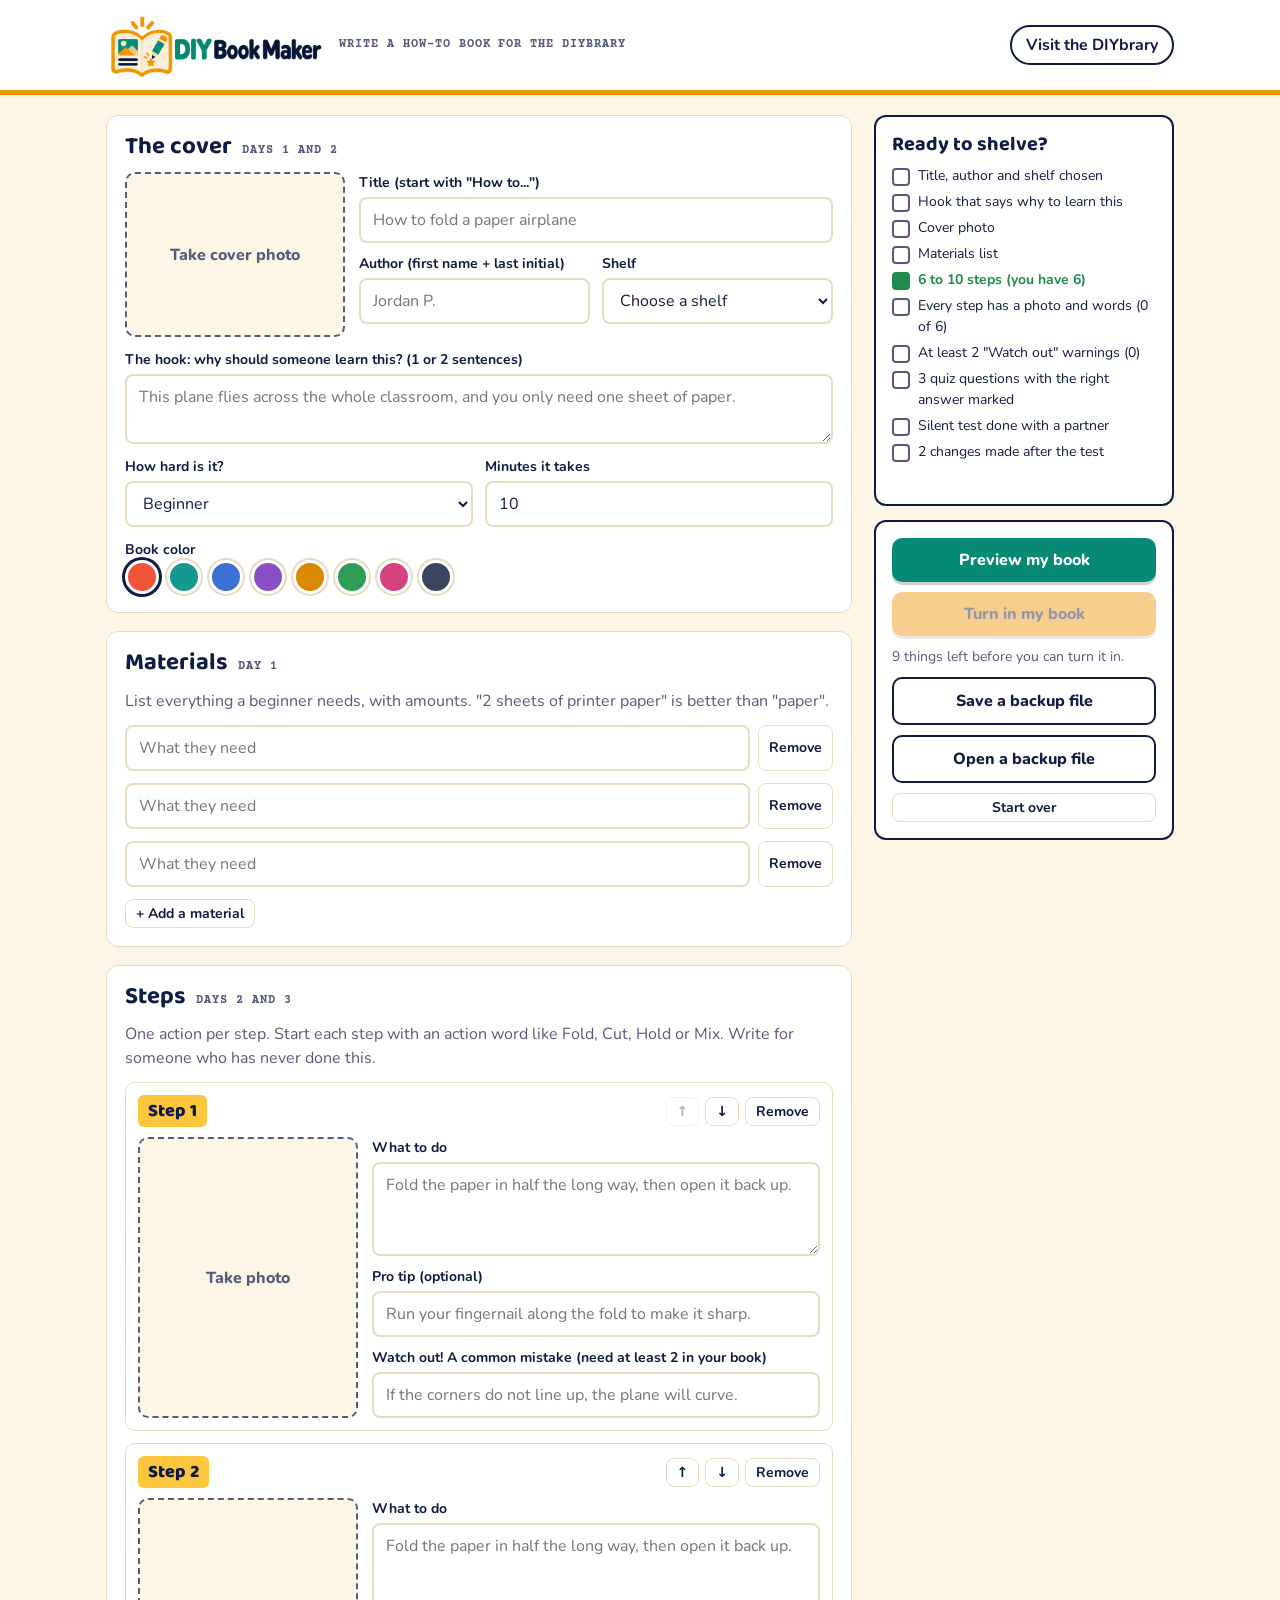
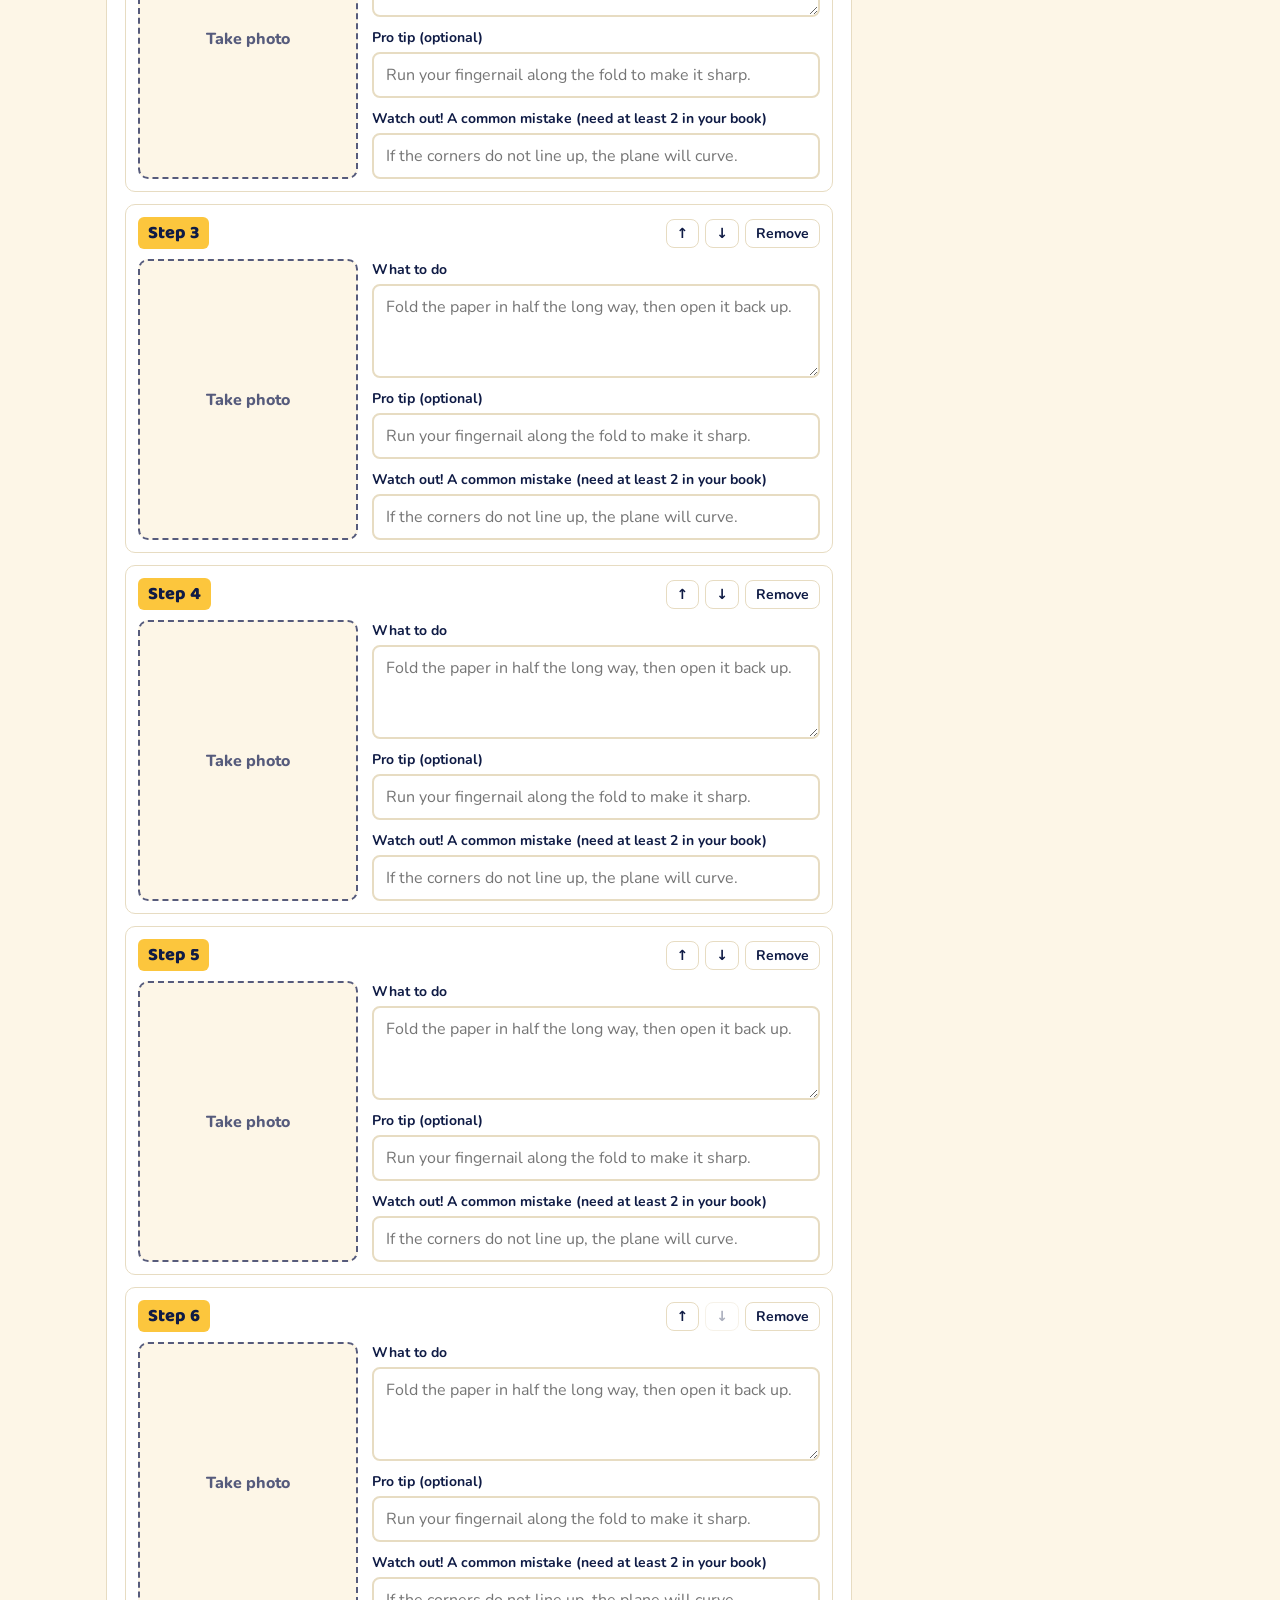
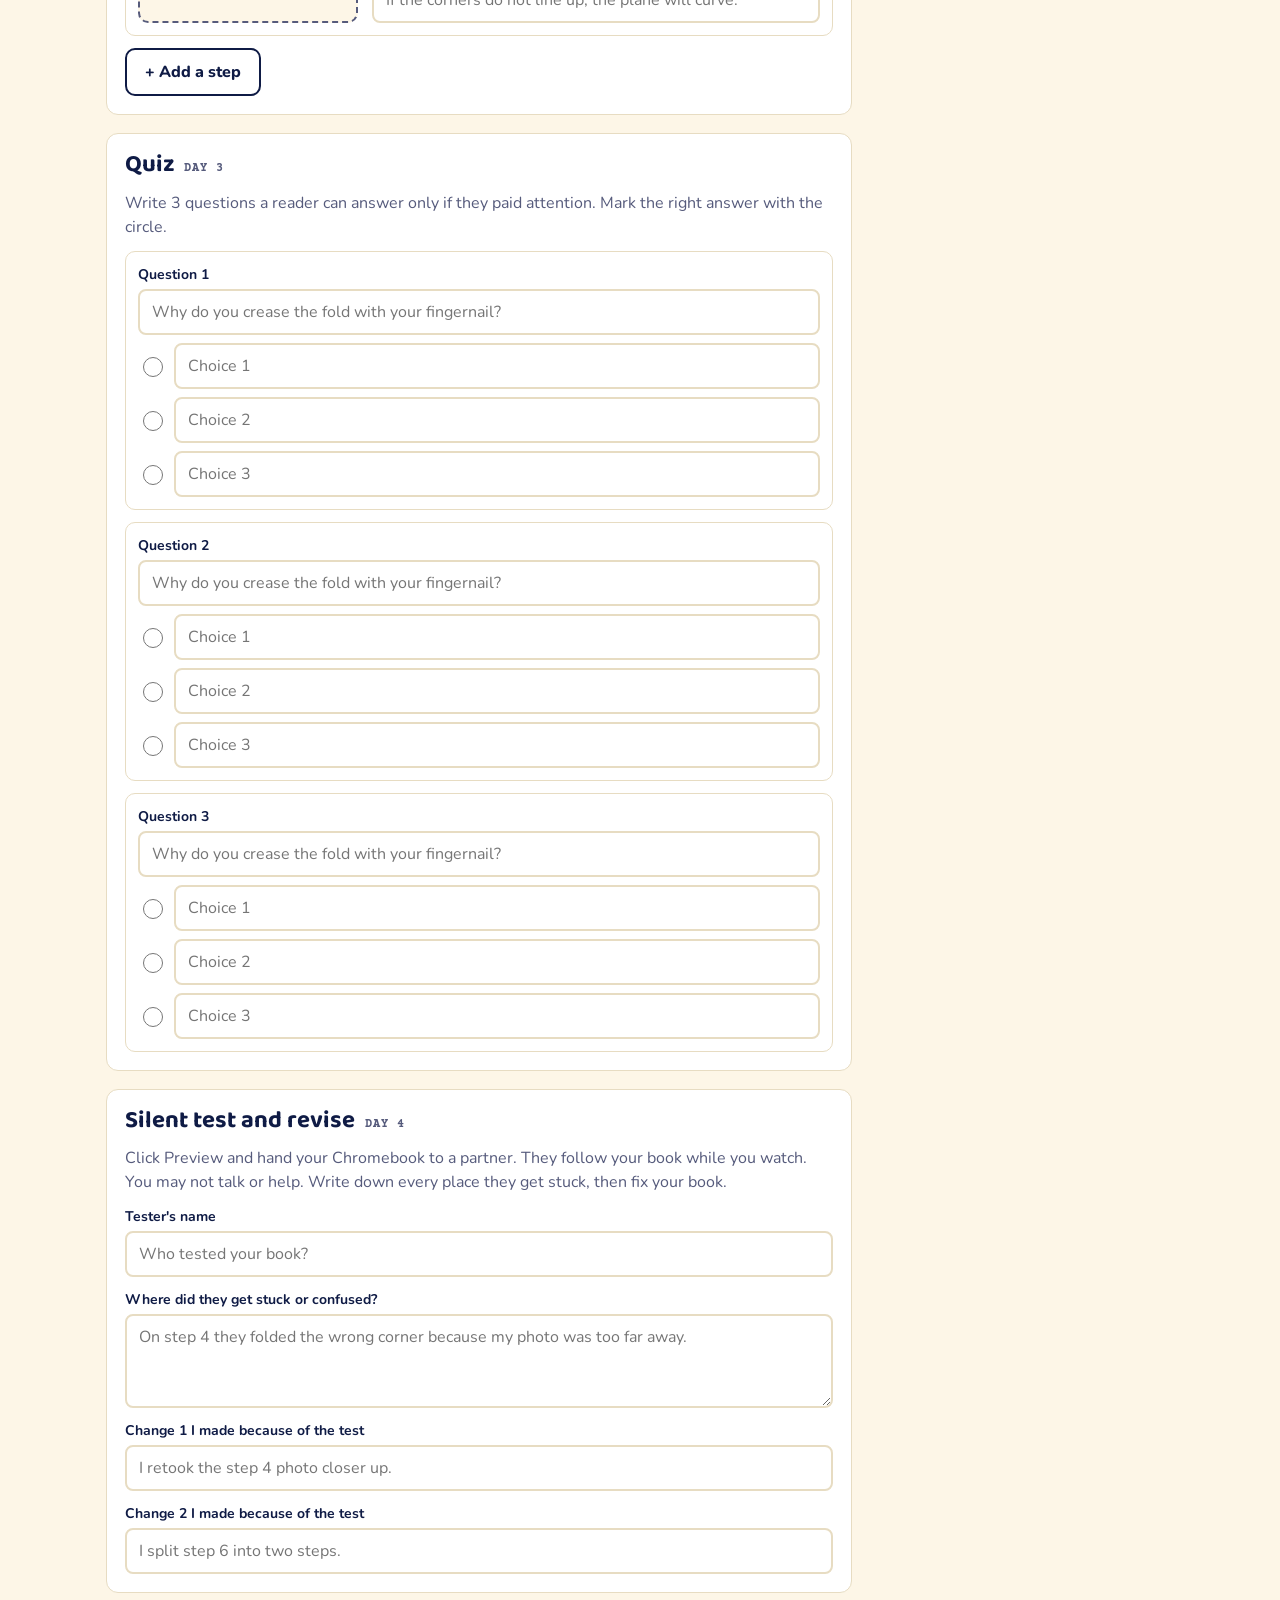
==== commit 430a21c4: "Add files via upload" ====
--- a/GitHubUpload/maker.html
+++ b/GitHubUpload/maker.html
@@ -43,7 +43,7 @@
 .todo li.ok{color:var(--good);font-weight:700}
 .todo li.ok::before{background:var(--good);border-color:var(--good)}
 .saved{font:700 12px var(--type);color:var(--muted);text-transform:uppercase;letter-spacing:.08em;min-height:16px}
-#cam{position:fixed;inset:0;background:rgba(20,25,48,.9);z-index:60;display:flex;align-items:center;justify-content:center;padding:12px}
+#cam,#turned{position:fixed;inset:0;background:rgba(20,25,48,.9);z-index:60;display:flex;align-items:center;justify-content:center;padding:12px}
 .cambox{background:var(--card);border-radius:14px;padding:16px;width:min(680px,100%);display:flex;flex-direction:column;gap:12px}
 .cambox video,.cambox img{width:100%;aspect-ratio:4/3;object-fit:cover;background:#000;border-radius:10px;display:block}
 .camrow{display:flex;gap:10px;flex-wrap:wrap;align-items:center}
@@ -88,6 +88,22 @@
   </div>
 </div>
 
+<div id="turned" hidden role="dialog" aria-modal="true" aria-labelledby="turnedh">
+  <div class="cambox">
+    <h2 id="turnedh">One more step: hand it in</h2>
+    <p style="margin:0">Your book file is saved in the <b>Downloads</b> folder on this Chromebook. It is called:</p>
+    <p class="callno" id="turnedname" style="font-size:15px;padding:8px;overflow-wrap:anywhere"></p>
+    <ol style="margin:0;padding-left:22px;font-size:17px;line-height:1.6">
+      <li>Open <b>Google Classroom</b> and find the DIYbrary assignment.</li>
+      <li>Click <b>Add or create</b>, then <b>File</b>.</li>
+      <li>Choose the book file from <b>Downloads</b>.</li>
+      <li>Click <b>Turn in</b>.</li>
+    </ol>
+    <p style="margin:0;color:var(--muted)">Your book is not turned in until you finish these steps. If you change your book later, click Turn in my book again and attach the new file.</p>
+    <div class="camrow"><button class="btn" id="turnedok">Got it</button></div>
+  </div>
+</div>
+
 <script src="diy.js?v=2"></script>
 <script>
 const { CATS, COLORS, DIFF, esc, slug, clean } = DIY;
@@ -141,7 +157,7 @@
 function draw() {
   const n = D.steps.length;
   $('#form').innerHTML = `
-  <section class="sec"><h2>The cover <small>Day 1 and 3</small></h2>
+  <section class="sec"><h2>The cover <small>Days 1 and 2</small></h2>
     <div class="coverrow">
       <button class="photo" data-act="cover">${D.cover ? `<img src="${esc(D.cover)}" alt="Cover photo">` : 'Take cover photo'}</button>
       <div class="fields">
@@ -160,13 +176,13 @@
     <div><label>Book color</label><div class="swatches">${COLORS.map(c => `<button style="--c:${c}" class="${D.color === c ? 'on' : ''}" data-act="color" data-c="${c}" aria-label="Book color ${c}"></button>`).join('')}</div></div>
   </section>
 
-  <section class="sec"><h2>Materials <small>Day 2</small></h2>
+  <section class="sec"><h2>Materials <small>Day 1</small></h2>
     <p>List everything a beginner needs, with amounts. "2 sheets of printer paper" is better than "paper".</p>
     ${D.materials.map((m, i) => `<div class="matrow">${tx('materials.' + i, m, 60, 'What they need')}<button class="mini" data-act="delmat" data-i="${i}" ${D.materials.length < 2 ? 'disabled' : ''} aria-label="Remove material ${i + 1}">Remove</button></div>`).join('')}
     <div><button class="mini" data-act="addmat" ${D.materials.length >= 15 ? 'disabled' : ''}>+ Add a material</button></div>
   </section>
 
-  <section class="sec"><h2>Steps <small>Days 3 and 4</small></h2>
+  <section class="sec"><h2>Steps <small>Days 2 and 3</small></h2>
     <p>One action per step. Start each step with an action word like Fold, Cut, Hold or Mix. Write for someone who has never done this.</p>
     ${D.steps.map((s, i) => `<div class="step">
       <div class="stephead"><span class="num">Step ${i + 1}</span><span class="sp"></span>
@@ -185,13 +201,13 @@
     <div><button class="btn alt" data-act="addstep" ${n >= 10 ? 'disabled' : ''}>+ Add a step</button></div>
   </section>
 
-  <section class="sec"><h2>Quiz <small>Day 4</small></h2>
+  <section class="sec"><h2>Quiz <small>Day 3</small></h2>
     <p>Write 3 questions a reader can answer only if they paid attention. Mark the right answer with the circle.</p>
     ${D.quiz.map((q, qi) => `<div class="qbox"><label>Question ${qi + 1}${tx('quiz.' + qi + '.q', q.q, 140, 'Why do you crease the fold with your fingernail?')}</label>
       ${q.choices.map((c, ci) => `<div class="choice"><input type="radio" name="ans${qi}" data-ans="${qi}" value="${ci}" ${q.answer === ci ? 'checked' : ''} aria-label="Choice ${ci + 1} is the right answer">${tx('quiz.' + qi + '.choices.' + ci, c, 80, 'Choice ' + (ci + 1))}</div>`).join('')}</div>`).join('')}
   </section>
 
-  <section class="sec"><h2>Silent test and revise <small>Days 5 and 6</small></h2>
+  <section class="sec"><h2>Silent test and revise <small>Day 4</small></h2>
     <p>Click Preview and hand your Chromebook to a partner. They follow your book while you watch. You may not talk or help. Write down every place they get stuck, then fix your book.</p>
     <label>Tester's name${tx('test.tester', D.test.tester, 30, 'Who tested your book?')}</label>
     <label>Where did they get stuck or confused?${ta('test.stuck', D.test.stuck, 400, 3, 'On step 4 they folded the wrong corner because my photo was too far away.')}</label>
@@ -238,7 +254,7 @@
   if (a === 'up' || a === 'down') { const j = a === 'up' ? i - 1 : i + 1; [D.steps[i], D.steps[j]] = [D.steps[j], D.steps[i]]; return changed(); }
   if (a === 'preview') return DIY.open(Object.assign({}, D, { id: '' }), { preview: true, notes: true });
   if (a === 'backup') return download();
-  if (a === 'turnin') { if (!t.disabled) download(); return; }
+  if (a === 'turnin') { if (!t.disabled) { $('#turnedname').textContent = await download(); $('#turned').hidden = false; $('#turnedok').focus(); } return; }
   if (a === 'openfile') { if (!sure(t, 'This replaces your book. Click again')) return; return $('#filein').click(); }
   if (a === 'startover') { if (!sure(t, 'Erase everything? Click again')) return; D = blank(); return changed(); }
 });
@@ -255,7 +271,9 @@
   a.download = ((D.author.trim() || 'Author') + ' - ' + (D.title.trim() || 'My book')).replace(/[\\/:*?"<>|]+/g, '') + '.diybook';
   document.body.appendChild(a); a.click(); a.remove(); setTimeout(() => URL.revokeObjectURL(a.href), 4000);
   $('#saved').textContent = 'File saved to Downloads';
-}
+  return a.download;
+}
+$('#turnedok').onclick = () => { $('#turned').hidden = true; };
 $('#filein').addEventListener('change', async e => {
   const f = e.target.files[0]; e.target.value = ''; if (!f) return;
   try { D = adopt(JSON.parse(await f.text())); changed(); $('#saved').textContent = 'Backup opened'; }
